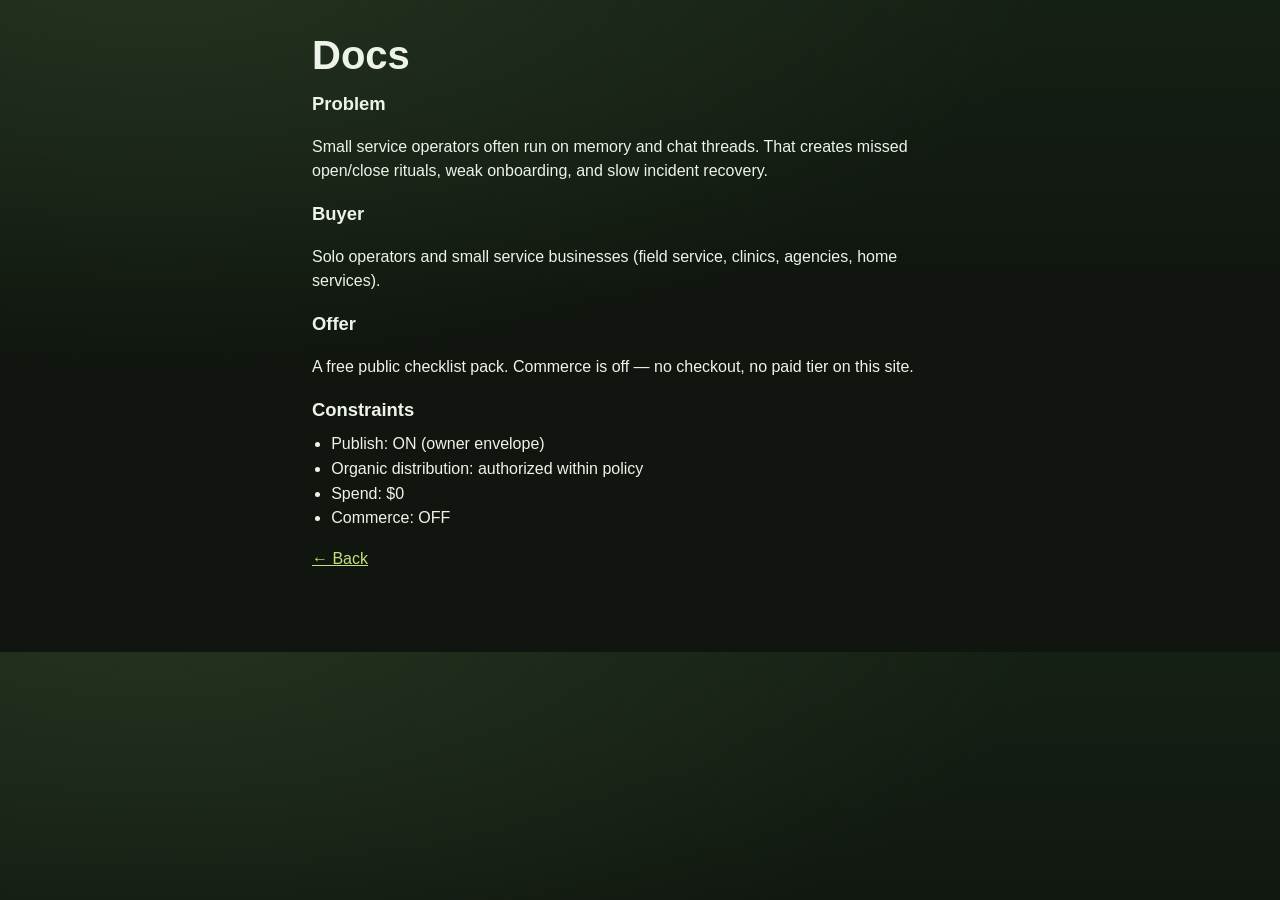
==== docs/index.html @ 9ed67b85 "First live venture: Ops Checklist Pack (publish ON, commerce OFF, spend $0)" ====
<!DOCTYPE html>
<html lang="en">
<head>
  <meta charset="utf-8" />
  <meta name="viewport" content="width=device-width, initial-scale=1" />
  <title>Docs — Ops Checklist Pack</title>
  <link rel="stylesheet" href="../assets/site.css" />
</head>
<body>
  <article class="checklist">
    <h1>Docs</h1>
    <section>
      <h2>Problem</h2>
      <p>Small service operators often run on memory and chat threads. That creates missed open/close rituals, weak onboarding, and slow incident recovery.</p>
    </section>
    <section>
      <h2>Buyer</h2>
      <p>Solo operators and small service businesses (field service, clinics, agencies, home services).</p>
    </section>
    <section>
      <h2>Offer</h2>
      <p>A free public checklist pack. Commerce is off — no checkout, no paid tier on this site.</p>
    </section>
    <section>
      <h2>Constraints</h2>
      <ul>
        <li>Publish: ON (owner envelope)</li>
        <li>Organic distribution: authorized within policy</li>
        <li>Spend: $0</li>
        <li>Commerce: OFF</li>
      </ul>
    </section>
    <p><a href="../">← Back</a></p>
  </article>
</body>
</html>
---- assets/site.css ----
:root {
  --bg: #10160f;
  --fg: #eef3ea;
  --accent: #c4e07a;
  --muted: #9aa894;
  --panel: #1a2218;
  --line: #2c3828;
}
* { box-sizing: border-box; }
body {
  margin: 0;
  font-family: "IBM Plex Sans", "Segoe UI", sans-serif;
  background:
    radial-gradient(900px 420px at 12% -8%, #24331f, transparent),
    linear-gradient(180deg, #152014, var(--bg) 45%);
  color: var(--fg);
  line-height: 1.55;
}
.hero, main, footer { padding: 1.5rem; max-width: 44rem; margin: 0 auto; }
.hero { padding-top: 4.5rem; padding-bottom: 1rem; }
.brand {
  letter-spacing: 0.12em;
  text-transform: uppercase;
  color: var(--accent);
  font-size: 0.8rem;
  margin: 0 0 0.75rem;
}
h1 { font-size: clamp(1.8rem, 4vw, 2.5rem); line-height: 1.15; margin: 0 0 0.75rem; }
h2 { margin: 0 0 0.5rem; font-size: 1.15rem; }
.lede, .note, footer { color: var(--muted); }
.cta {
  display: inline-block;
  margin-top: 1.1rem;
  padding: 0.75rem 1.15rem;
  background: var(--accent);
  color: #13200f;
  text-decoration: none;
  border-radius: 2px;
  font-weight: 700;
}
.panel {
  background: var(--panel);
  border: 1px solid var(--line);
  padding: 1rem 1.1rem;
  margin: 0.85rem 0;
}
ul { margin: 0.4rem 0 0; padding-left: 1.2rem; }
a { color: var(--accent); }
footer { padding-bottom: 3rem; font-size: 0.92rem; }
code, pre {
  font-family: "IBM Plex Mono", Consolas, monospace;
  background: #12180f;
}
pre {
  padding: 0.9rem;
  overflow: auto;
  border: 1px solid var(--line);
}
article.checklist { padding: 2rem 1.5rem 4rem; max-width: 44rem; margin: 0 auto; }
.meta { color: var(--muted); font-size: 0.92rem; }
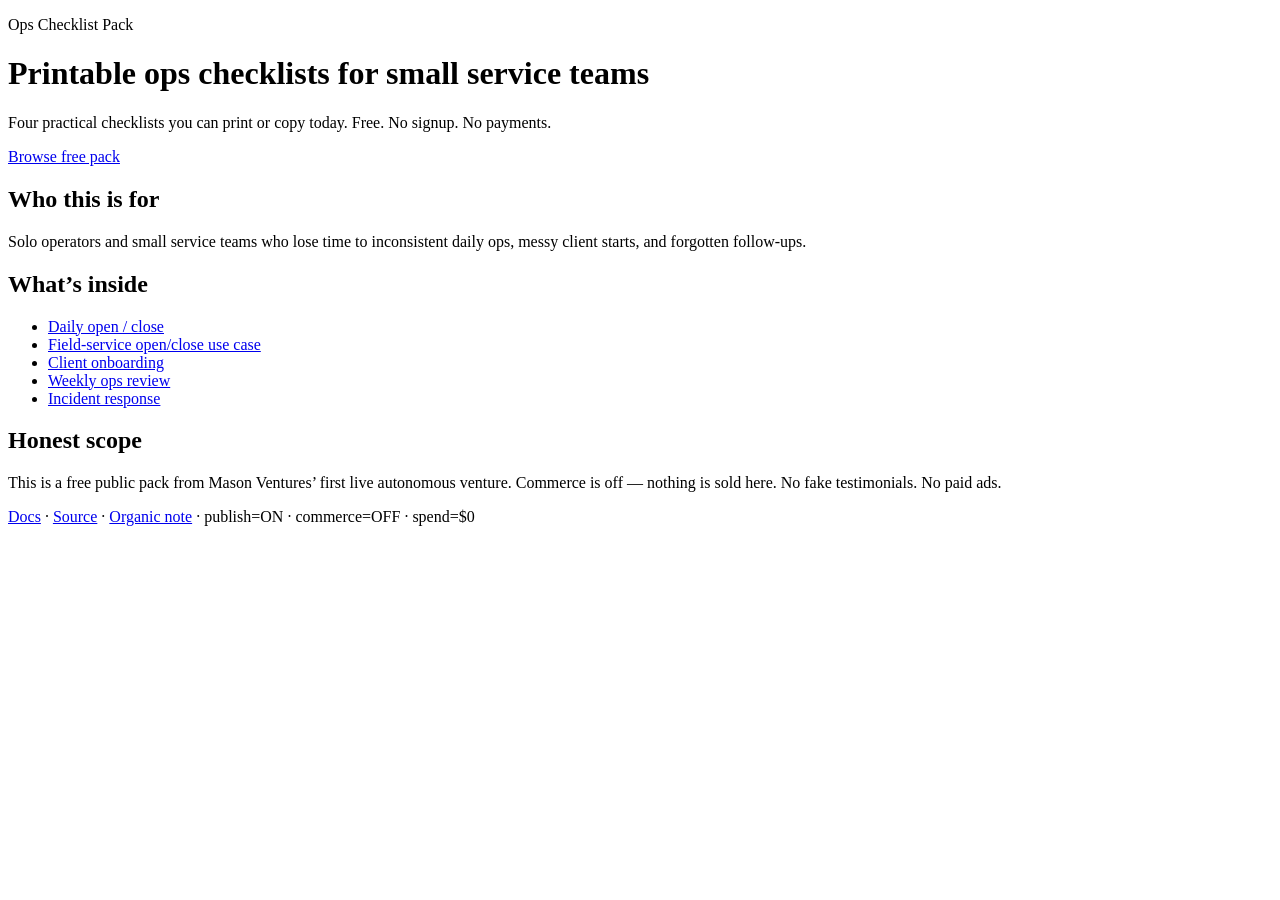
==== commit 617ba439: "Add field-service open/close use-case page for high-intent distribution Co-authored-by: Cursor <curs" ====
--- a/docs/index.html
+++ b/docs/index.html
@@ -3,34 +3,46 @@
 <head>
   <meta charset="utf-8" />
   <meta name="viewport" content="width=device-width, initial-scale=1" />
-  <title>Docs — Ops Checklist Pack</title>
-  <link rel="stylesheet" href="../assets/site.css" />
+  <title>Ops Checklist Pack — free checklists for small service teams</title>
+  <meta name="description" content="Free printable ops checklists for small service businesses: open/close, client onboarding, weekly review, and incident response. No account. No payment." />
+  <meta name="robots" content="index,follow" />
+  <link rel="canonical" href="https://masondaxton.github.io/ops-checklist-pack/" />
+  <link rel="stylesheet" href="assets/site.css" />
 </head>
 <body>
-  <article class="checklist">
-    <h1>Docs</h1>
-    <section>
-      <h2>Problem</h2>
-      <p>Small service operators often run on memory and chat threads. That creates missed open/close rituals, weak onboarding, and slow incident recovery.</p>
+  <header class="hero">
+    <p class="brand">Ops Checklist Pack</p>
+    <h1>Printable ops checklists for small service teams</h1>
+    <p class="lede">Four practical checklists you can print or copy today. Free. No signup. No payments.</p>
+    <a class="cta" href="checklists/">Browse free pack</a>
+  </header>
+
+  <main>
+    <section class="panel">
+      <h2>Who this is for</h2>
+      <p>Solo operators and small service teams who lose time to inconsistent daily ops, messy client starts, and forgotten follow-ups.</p>
     </section>
-    <section>
-      <h2>Buyer</h2>
-      <p>Solo operators and small service businesses (field service, clinics, agencies, home services).</p>
-    </section>
-    <section>
-      <h2>Offer</h2>
-      <p>A free public checklist pack. Commerce is off — no checkout, no paid tier on this site.</p>
-    </section>
-    <section>
-      <h2>Constraints</h2>
+    <section class="panel">
+      <h2>What’s inside</h2>
       <ul>
-        <li>Publish: ON (owner envelope)</li>
-        <li>Organic distribution: authorized within policy</li>
-        <li>Spend: $0</li>
-        <li>Commerce: OFF</li>
+        <li><a href="checklists/01-daily-open-close.md">Daily open / close</a></li>
+        <li><a href="use-cases/field-service-daily-open-close.html">Field-service open/close use case</a></li>
+        <li><a href="checklists/02-client-onboarding.md">Client onboarding</a></li>
+        <li><a href="checklists/03-weekly-ops-review.md">Weekly ops review</a></li>
+        <li><a href="checklists/04-incident-response.md">Incident response</a></li>
       </ul>
     </section>
-    <p><a href="../">← Back</a></p>
-  </article>
+    <section class="panel">
+      <h2>Honest scope</h2>
+      <p>This is a free public pack from Mason Ventures’ first live autonomous venture. Commerce is off — nothing is sold here. No fake testimonials. No paid ads.</p>
+    </section>
+  </main>
+
+  <footer>
+    <a href="docs/">Docs</a> ·
+    <a href="https://github.com/masondaxton/ops-checklist-pack">Source</a> ·
+    <a href="distribute/organic-note.md">Organic note</a> ·
+    <span>publish=ON · commerce=OFF · spend=$0</span>
+  </footer>
 </body>
 </html>
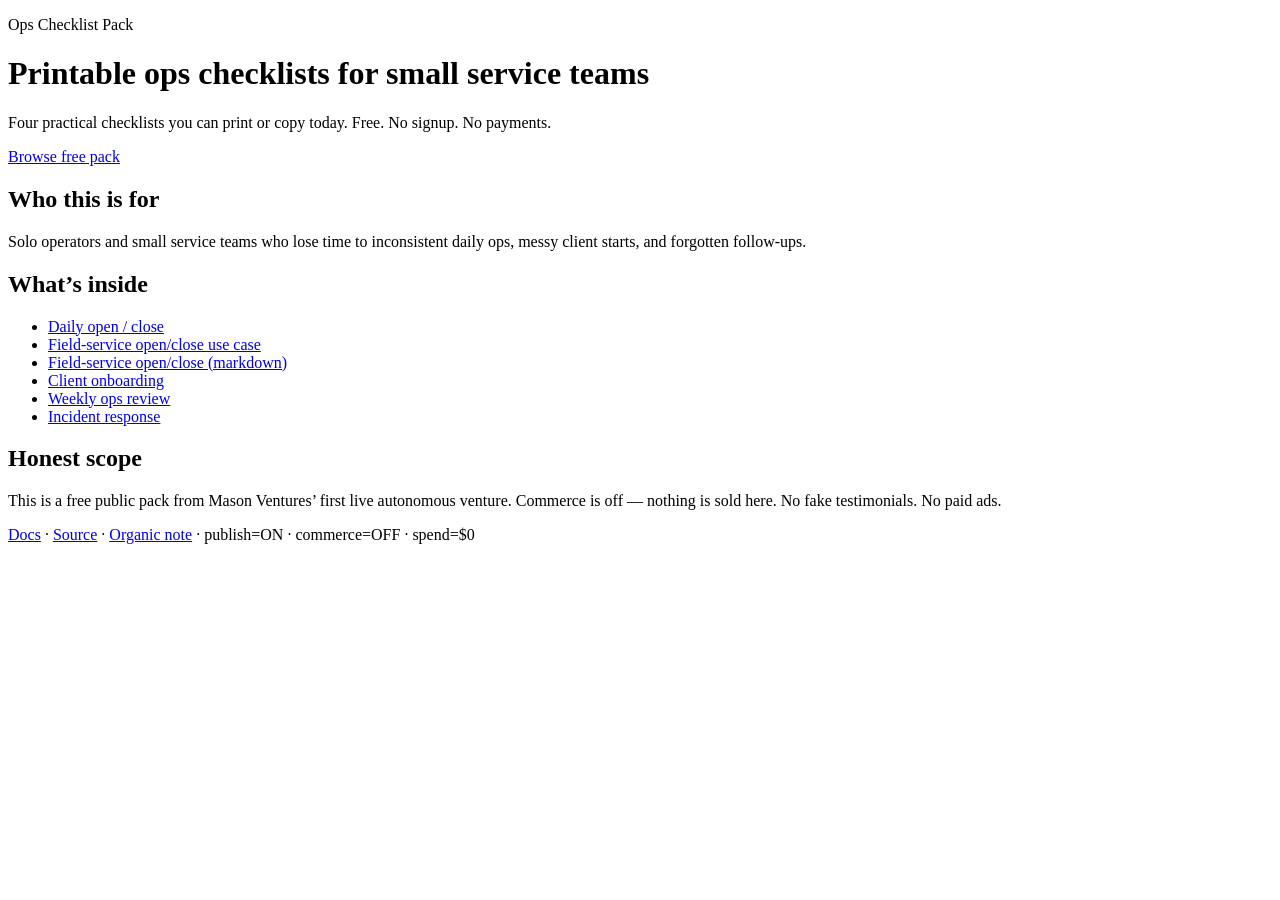
==== commit c369b0e7: "Fix Pages build: restore UTF-8 index and keep field-service links Co-authored-by: Cursor <cursoragen" ====
--- a/docs/index.html
+++ b/docs/index.html
@@ -27,6 +27,7 @@
       <ul>
         <li><a href="checklists/01-daily-open-close.md">Daily open / close</a></li>
         <li><a href="use-cases/field-service-daily-open-close.html">Field-service open/close use case</a></li>
+        <li><a href="checklists/05-field-service-open-close.md">Field-service open/close (markdown)</a></li>
         <li><a href="checklists/02-client-onboarding.md">Client onboarding</a></li>
         <li><a href="checklists/03-weekly-ops-review.md">Weekly ops review</a></li>
         <li><a href="checklists/04-incident-response.md">Incident response</a></li>
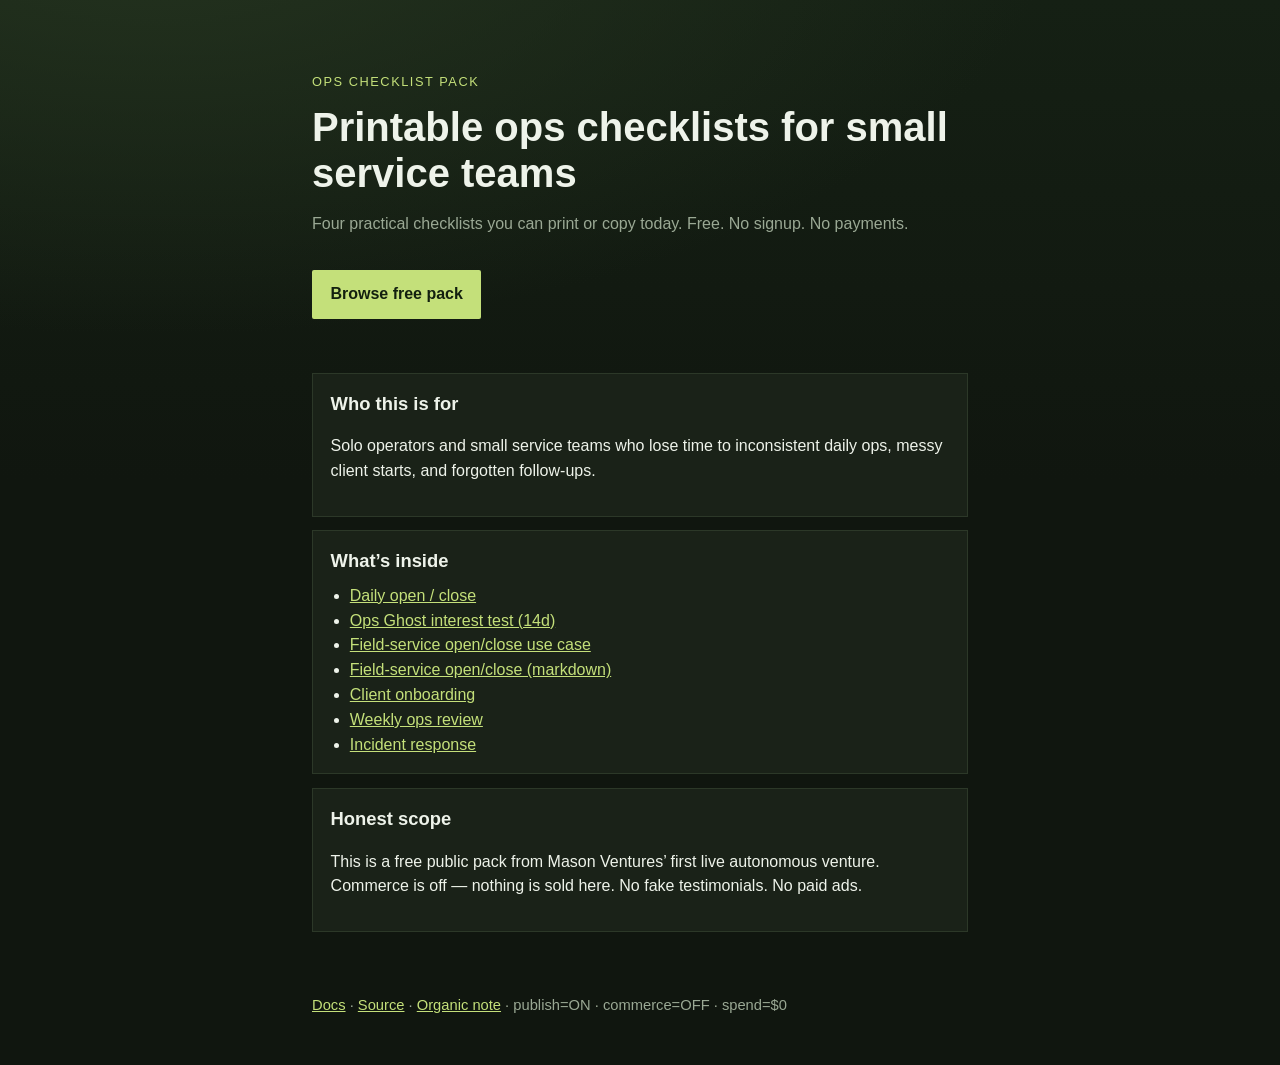
==== commit 0306cc7f: "Link C1 Ops Ghost interest test from docs index" ====
--- a/docs/index.html
+++ b/docs/index.html
@@ -26,6 +26,7 @@
       <h2>What’s inside</h2>
       <ul>
         <li><a href="checklists/01-daily-open-close.md">Daily open / close</a></li>
+        <li><a href="use-cases/ops-ghost-interest.html">Ops Ghost interest test (14d)</a></li>
         <li><a href="use-cases/field-service-daily-open-close.html">Field-service open/close use case</a></li>
         <li><a href="checklists/05-field-service-open-close.md">Field-service open/close (markdown)</a></li>
         <li><a href="checklists/02-client-onboarding.md">Client onboarding</a></li>
--- a/docs/assets/site.css
+++ b/docs/assets/site.css
@@ -0,0 +1,60 @@
+:root {
+  --bg: #10160f;
+  --fg: #eef3ea;
+  --accent: #c4e07a;
+  --muted: #9aa894;
+  --panel: #1a2218;
+  --line: #2c3828;
+}
+* { box-sizing: border-box; }
+body {
+  margin: 0;
+  font-family: "IBM Plex Sans", "Segoe UI", sans-serif;
+  background:
+    radial-gradient(900px 420px at 12% -8%, #24331f, transparent),
+    linear-gradient(180deg, #152014, var(--bg) 45%);
+  color: var(--fg);
+  line-height: 1.55;
+}
+.hero, main, footer { padding: 1.5rem; max-width: 44rem; margin: 0 auto; }
+.hero { padding-top: 4.5rem; padding-bottom: 1rem; }
+.brand {
+  letter-spacing: 0.12em;
+  text-transform: uppercase;
+  color: var(--accent);
+  font-size: 0.8rem;
+  margin: 0 0 0.75rem;
+}
+h1 { font-size: clamp(1.8rem, 4vw, 2.5rem); line-height: 1.15; margin: 0 0 0.75rem; }
+h2 { margin: 0 0 0.5rem; font-size: 1.15rem; }
+.lede, .note, footer { color: var(--muted); }
+.cta {
+  display: inline-block;
+  margin-top: 1.1rem;
+  padding: 0.75rem 1.15rem;
+  background: var(--accent);
+  color: #13200f;
+  text-decoration: none;
+  border-radius: 2px;
+  font-weight: 700;
+}
+.panel {
+  background: var(--panel);
+  border: 1px solid var(--line);
+  padding: 1rem 1.1rem;
+  margin: 0.85rem 0;
+}
+ul { margin: 0.4rem 0 0; padding-left: 1.2rem; }
+a { color: var(--accent); }
+footer { padding-bottom: 3rem; font-size: 0.92rem; }
+code, pre {
+  font-family: "IBM Plex Mono", Consolas, monospace;
+  background: #12180f;
+}
+pre {
+  padding: 0.9rem;
+  overflow: auto;
+  border: 1px solid var(--line);
+}
+article.checklist { padding: 2rem 1.5rem 4rem; max-width: 44rem; margin: 0 auto; }
+.meta { color: var(--muted); font-size: 0.92rem; }
